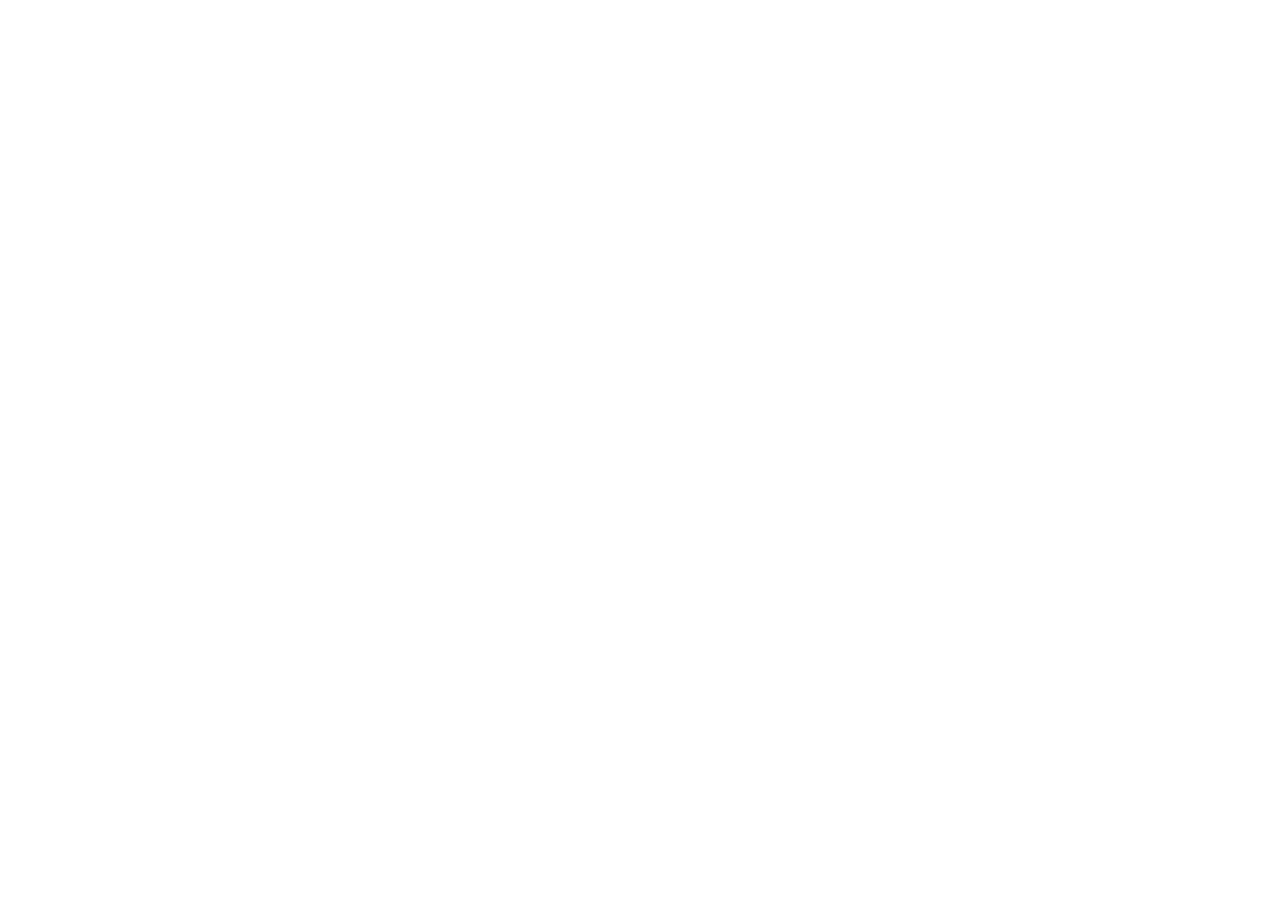
==== asar.html @ da5633ae "Add files via upload" ====
<!doctype html>
<html lang="uz">
<head>
  <meta charset="utf-8">
  <meta name="viewport" content="width=device-width, initial-scale=1">
  <link rel="preconnect" href="https://fonts.googleapis.com">
  <link rel="preconnect" href="https://fonts.gstatic.com" crossorigin>
  <link href="https://fonts.googleapis.com/css2?family=Source+Serif+4:ital,opsz,wght@0,8..60,400;0,8..60,600;1,8..60,400&family=Golos+Text:wght@400;500;600&display=swap" rel="stylesheet">
  <link rel="stylesheet" href="css/style.css">
  <link rel="icon" href="data:image/svg+xml,%3Csvg xmlns=%27http://www.w3.org/2000/svg%27 viewBox=%270 0 32 32%27%3E%3Crect width=%2732%27 height=%2732%27 rx=%276%27 fill=%27%231d1a14%27/%3E%3Ctext x=%2716%27 y=%2723%27 font-family=%27Georgia,serif%27 font-size=%2720%27 font-weight=%27700%27 fill=%27%23f6f0e4%27 text-anchor=%27middle%27%3EM%3C/text%3E%3C/svg%3E">
  <script>document.documentElement.classList.add('js')</script>
  <title data-i18n="title.shaxslar">MEROS</title>
  <meta name="description" content="">
</head>
<body data-page="asar">
  <header id="site-header"></header>
  <main>
    <div class="wrap">
      <nav class="crumbs" id="crumbs"></nav>
      <div class="reader-head load-in" id="reader-head"></div>
      <div class="reader-wrap">
        <div>
          <div class="reader-summary rv" id="reader-summary"></div>
          <div id="reader-body"></div>
        </div>
        <aside class="reader-side" id="reader-side"></aside>
      </div>
    </div>
  </main>
  <footer id="site-footer"></footer>
  <script src="js/data.js"></script>
  <script src="js/i18n.js"></script>
  <script src="js/people-ru.js"></script>
  <script src="js/people-en.js"></script>
  <script src="js/works.js"></script>
  <script src="js/audio.js"></script>
  <script src="js/app.js"></script>
</body>
</html>
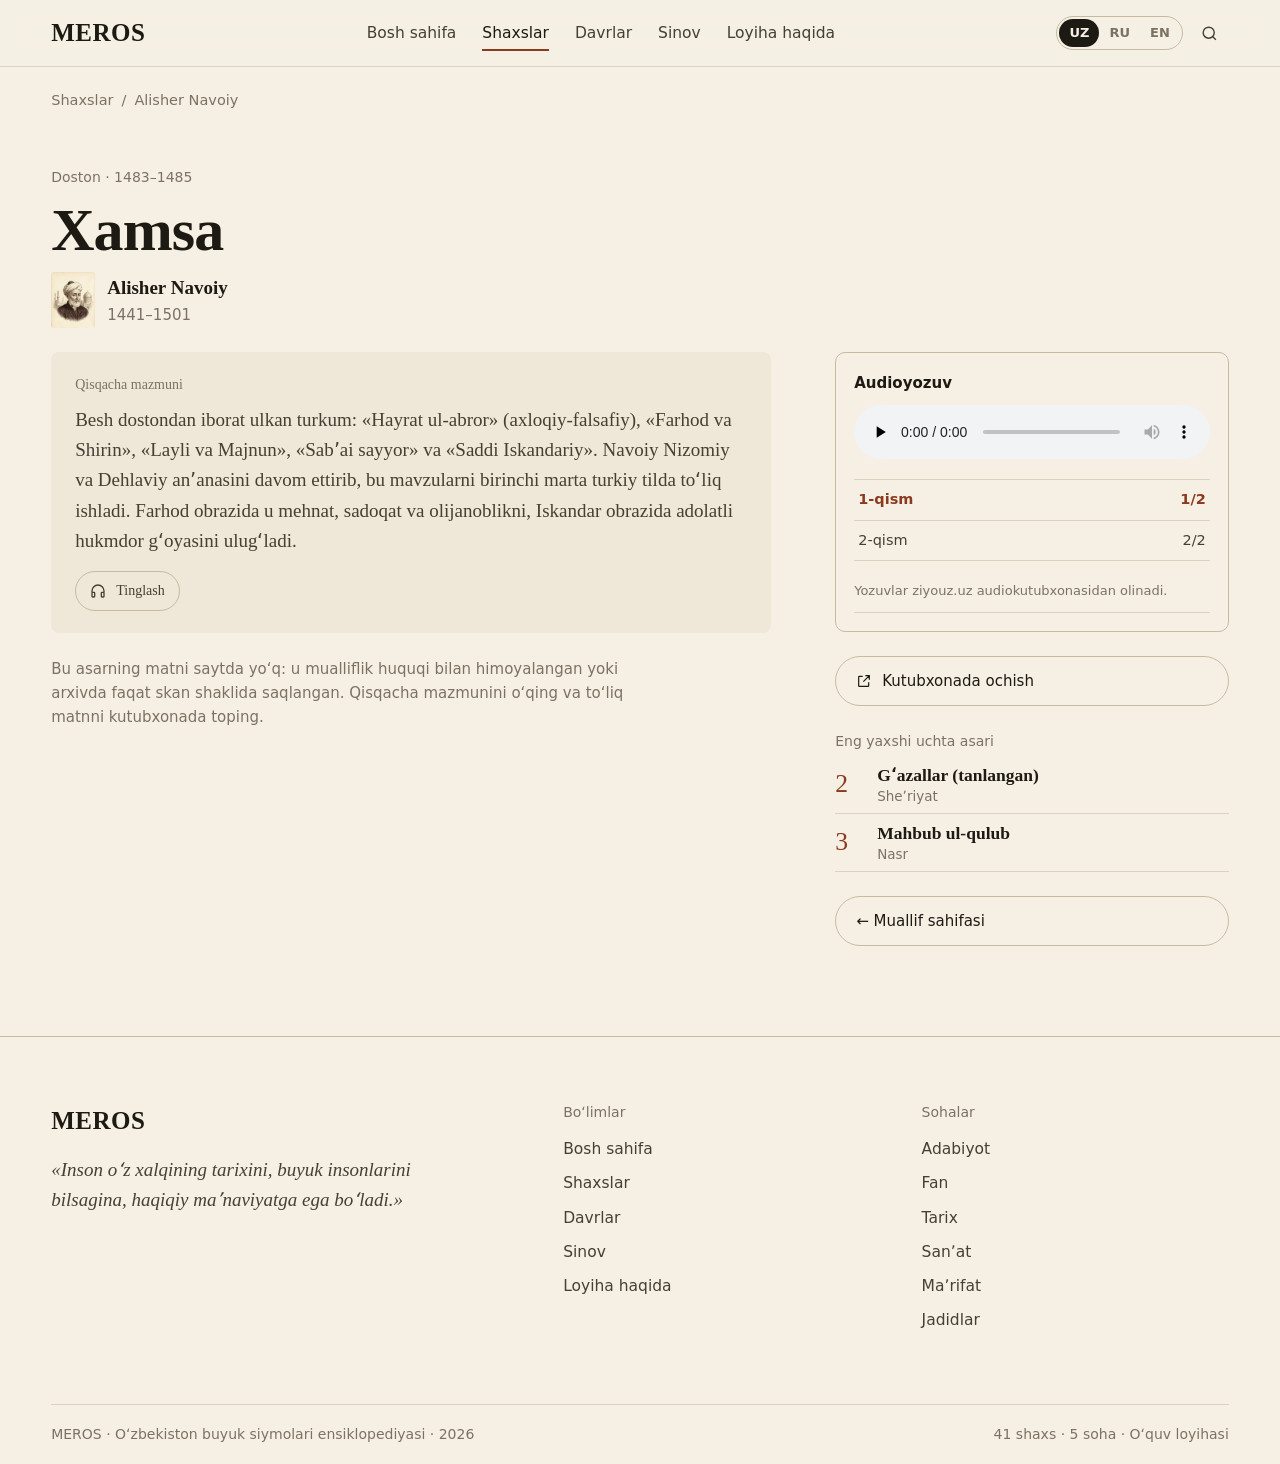
==== commit 8e18123c: "Add files via upload" ====
--- a/asar.html
+++ b/asar.html
@@ -28,12 +28,18 @@
     </div>
   </main>
   <footer id="site-footer"></footer>
-  <script src="js/data.js"></script>
-  <script src="js/i18n.js"></script>
-  <script src="js/people-ru.js"></script>
-  <script src="js/people-en.js"></script>
-  <script src="js/works.js"></script>
-  <script src="js/audio.js"></script>
-  <script src="js/app.js"></script>
+  <script>
+  (function () {
+    var l = new URLSearchParams(location.search).get("lang");
+    if (!l) { try { l = localStorage.getItem("meros-lang"); } catch (e) {} }
+    var s = ["js/data.js", "js/i18n.js"];
+    if (l === "ru") s.push("js/people-ru.js");
+    if (l === "en") s.push("js/people-en.js");
+    s.push("js/works.js");
+    if (/(index|asar)\.html$|\/$/.test(location.pathname)) s.push("js/audio.js");
+    s.push("js/app.js");
+    s.forEach(function (src) { var e = document.createElement("script"); e.src = src; e.async = false; document.body.appendChild(e); });
+  })();
+  </script>
 </body>
 </html>
--- a/css/style.css
+++ b/css/style.css
@@ -0,0 +1,562 @@
+/* MEROS — dizayn tizimi. Qogʻoz, siyoh, gravyura. */
+:root {
+  --paper: #f6f0e4;
+  --paper-2: #efe7d7;
+  --paper-3: #e6dcc8;
+  --ink: #1d1a14;
+  --ink-2: #463f33;
+  --mute: #7b7263;
+  --rule: #ddd2bd;
+  --rule-2: #c8baa0;
+  --accent: #8a3b1f;      /* terrakota — faqat urgʻu uchun */
+  --accent-2: #b0512c;
+  --lapis: #274a7a;
+  --f-adabiyot: #8a3b1f; --f-fan: #2f6a67; --f-tarix: #6b4a8a; --f-sanat: #a7792b; --f-marifat: #274a7a;
+  --serif: "Source Serif 4", "Iowan Old Style", Georgia, serif;
+  --sans: "Golos Text", "Segoe UI", system-ui, sans-serif;
+  --gutter: clamp(16px, 4vw, 56px);
+  --max: 1280px;
+  --ease: cubic-bezier(.22,.7,.2,1);
+}
+@media (prefers-color-scheme: dark) {
+  :root:not([data-theme="light"]) {
+    --paper: #16140f; --paper-2: #1e1b15; --paper-3: #29251d;
+    --ink: #eee7d8; --ink-2: #cdc4b2; --mute: #958b7a; --rule: #332e25; --rule-2: #4a4336;
+    --accent: #e0875f; --accent-2: #f0a07b; --lapis: #9dbbe8;
+    --f-adabiyot: #e0875f; --f-fan: #74b8b3; --f-tarix: #b79ad6; --f-sanat: #d8ad5e; --f-marifat: #9dbbe8;
+  }
+}
+:root[data-theme="dark"] {
+  --paper: #16140f; --paper-2: #1e1b15; --paper-3: #29251d;
+  --ink: #eee7d8; --ink-2: #cdc4b2; --mute: #958b7a; --rule: #332e25; --rule-2: #4a4336;
+  --accent: #e0875f; --accent-2: #f0a07b; --lapis: #9dbbe8;
+}
+*, *::before, *::after { box-sizing: border-box; }
+html { -webkit-text-size-adjust: 100%; }
+body { margin: 0; background: var(--paper); color: var(--ink); font-family: var(--sans); font-size: 17px; line-height: 1.6; -webkit-font-smoothing: antialiased; text-rendering: optimizeLegibility; }
+img { max-width: 100%; display: block; }
+a { color: inherit; text-decoration: none; }
+a:focus-visible, button:focus-visible, input:focus-visible, select:focus-visible { outline: 2px solid var(--accent); outline-offset: 3px; }
+button { font: inherit; color: inherit; background: none; border: 0; padding: 0; cursor: pointer; }
+h1, h2, h3, h4 { margin: 0; font-weight: 600; }
+p { margin: 0; }
+ul, ol { margin: 0; padding: 0; list-style: none; }
+::selection { background: var(--accent); color: var(--paper); }
+
+/* Tipografika */
+.serif { font-family: var(--serif); }
+.label { font-size: 14px; color: var(--mute); font-weight: 500; }
+.mono { font-size: 14px; color: var(--mute); font-variant-numeric: tabular-nums; }
+.display { font-family: var(--serif); font-size: clamp(40px, 5.6vw, 76px); line-height: 1.06; letter-spacing: -.015em; font-weight: 600; text-wrap: balance; }
+.h2 { font-family: var(--serif); font-size: clamp(28px, 3.2vw, 42px); line-height: 1.12; letter-spacing: -.01em; text-wrap: balance; }
+.h3 { font-family: var(--serif); font-size: clamp(21px, 2vw, 26px); line-height: 1.2; }
+.lede { font-family: var(--serif); font-size: clamp(19px, 1.5vw, 22px); line-height: 1.5; color: var(--ink-2); text-wrap: pretty; }
+.prose { font-family: var(--serif); font-size: clamp(18px, 1.3vw, 20px); line-height: 1.68; }
+.prose p + p { margin-top: 1em; }
+.small { font-size: 15px; color: var(--mute); }
+.link { color: var(--accent); border-bottom: 1px solid color-mix(in srgb, var(--accent) 35%, transparent); transition: border-color .2s; }
+.link:hover { border-color: var(--accent); }
+.num { font-variant-numeric: tabular-nums lining-nums; }
+
+/* Layout */
+.wrap { max-width: var(--max); margin: 0 auto; padding: 0 var(--gutter); }
+.section { padding: clamp(56px, 7vw, 104px) 0; }
+.section + .section { border-top: 1px solid var(--rule); }
+.section-head { display: flex; align-items: baseline; justify-content: space-between; gap: 24px; margin-bottom: clamp(24px, 3vw, 44px); flex-wrap: wrap; }
+.section-head p { max-width: 56ch; color: var(--ink-2); margin-top: 8px; }
+.grid { display: grid; gap: clamp(20px, 3vw, 40px); }
+.g-3 { grid-template-columns: repeat(3, 1fr); }
+.g-4 { grid-template-columns: repeat(4, 1fr); }
+@media (max-width: 1024px) { .g-4 { grid-template-columns: repeat(3, 1fr); } }
+@media (max-width: 760px) { .g-3, .g-4 { grid-template-columns: 1fr 1fr; } }
+@media (max-width: 460px) { .g-3, .g-4 { grid-template-columns: 1fr; } }
+
+/* Header */
+.site-header { position: sticky; top: 0; z-index: 50; background: color-mix(in srgb, var(--paper) 90%, transparent); backdrop-filter: blur(12px); -webkit-backdrop-filter: blur(12px); border-bottom: 1px solid var(--rule); }
+.site-header .wrap { display: grid; grid-template-columns: auto 1fr auto; align-items: center; gap: 28px; height: 66px; }
+.brand-mark { font-family: var(--serif); font-size: 25px; font-weight: 600; letter-spacing: .02em; }
+.nav { display: flex; gap: 26px; justify-content: center; }
+.nav a { font-size: 15.5px; color: var(--ink-2); padding: 6px 0; position: relative; }
+.nav a::after { content: ""; position: absolute; left: 0; right: 100%; bottom: 0; height: 2px; background: var(--accent); transition: right .35s var(--ease); }
+.nav a:hover::after, .nav a[aria-current="page"]::after { right: 0; }
+.nav a[aria-current="page"] { color: var(--ink); }
+.header-tools { display: flex; align-items: center; gap: 8px; }
+.lang { display: inline-flex; border: 1px solid var(--rule-2); border-radius: 999px; padding: 2px; }
+.lang button { padding: 4px 10px; font-size: 13px; font-weight: 600; color: var(--mute); border-radius: 999px; transition: background .2s, color .2s; }
+.lang button[aria-pressed="true"] { background: var(--ink); color: var(--paper); }
+.icon-btn { width: 38px; height: 38px; display: grid; place-items: center; border-radius: 999px; color: var(--ink-2); transition: background .2s; }
+.icon-btn:hover { background: var(--paper-2); }
+.icon-btn svg { width: 19px; height: 19px; }
+.nav-toggle { display: none; }
+@media (max-width: 900px) {
+  .site-header .wrap { grid-template-columns: 1fr auto; }
+  .nav { display: none; }
+  .nav-toggle { display: grid; }
+  .nav.open { display: flex; flex-direction: column; gap: 0; position: absolute; left: 0; right: 0; top: 66px; background: var(--paper); border-bottom: 1px solid var(--rule); padding: 6px var(--gutter) 14px; animation: drop .3s var(--ease); }
+  .nav.open a { padding: 13px 0; border-bottom: 1px solid var(--rule); font-size: 18px; font-family: var(--serif); }
+  .nav.open a::after { display: none; }
+}
+@keyframes drop { from { opacity: 0; transform: translateY(-8px); } }
+
+/* Buttons */
+.btn { display: inline-flex; align-items: center; gap: 10px; padding: 12px 20px; border-radius: 999px; border: 1px solid var(--ink); font-size: 15px; font-weight: 500; transition: background .2s, color .2s, transform .2s; }
+.btn:hover { background: var(--ink); color: var(--paper); }
+.btn:active { transform: scale(.98); }
+.btn-primary { background: var(--ink); color: var(--paper); }
+.btn-primary:hover { background: var(--accent); border-color: var(--accent); }
+.btn-ghost { border-color: var(--rule-2); }
+.btn-ghost:hover { border-color: var(--ink); background: transparent; color: var(--ink); }
+.btn-sm { padding: 8px 14px; font-size: 14px; }
+.btn svg { width: 16px; height: 16px; }
+
+/* Portrait (gravyura) */
+.portrait { position: relative; overflow: hidden; background: #efe6d3; aspect-ratio: 3 / 4; border-radius: 4px; }
+.portrait img { width: 100%; height: 100%; object-fit: cover; transition: transform 1.2s var(--ease); }
+.card:hover .portrait img { transform: scale(1.035); }
+.monogram { position: absolute; inset: 0; display: grid; place-items: center; background: #efe6d3; color: #5b4630; }
+.monogram::before { content: ""; position: absolute; inset: 12px; border: 1px solid #cdbb9a; border-radius: 2px; }
+.monogram b { font-family: var(--serif); font-weight: 400; font-size: clamp(56px, 9vw, 110px); line-height: 1; letter-spacing: -.02em; }
+.monogram span { position: absolute; bottom: 22px; left: 0; right: 0; text-align: center; font-size: 14px; color: #8a7657; }
+.thumb { overflow: hidden; background: #efe6d3; position: relative; border-radius: 3px; }
+.thumb img { width: 100%; height: 100%; object-fit: cover; object-position: 50% 22%; }
+.thumb .monogram b { font-size: 20px; }
+.thumb .monogram::before { inset: 3px; }
+.thumb .monogram span { display: none; }
+
+/* Card */
+.card { display: block; }
+.card .portrait { margin-bottom: 14px; }
+.card-name { font-family: var(--serif); font-size: clamp(20px, 1.6vw, 23px); line-height: 1.2; font-weight: 600; }
+.card-meta { margin-top: 4px; font-size: 14.5px; color: var(--mute); display: flex; gap: 8px; flex-wrap: wrap; }
+.card-meta .dot::before { content: "·"; margin-right: 8px; }
+.card-role { margin-top: 6px; font-size: 15px; color: var(--ink-2); line-height: 1.45; }
+.tag { display: inline-flex; align-items: center; gap: 6px; font-size: 13px; font-weight: 500; color: var(--ink-2); }
+.tag i { width: 8px; height: 8px; border-radius: 50%; background: var(--f, var(--accent)); display: inline-block; }
+
+/* Rows */
+.rows { border-top: 1px solid var(--rule-2); }
+.row { display: grid; grid-template-columns: 60px 1fr auto; gap: 18px; align-items: center; padding: 14px 0; border-bottom: 1px solid var(--rule); transition: background .2s; }
+.row:hover { background: var(--paper-2); }
+.row .thumb { width: 60px; height: 76px; }
+.row-name { font-family: var(--serif); font-size: 21px; font-weight: 600; line-height: 1.2; }
+.row-sub { font-size: 15px; color: var(--ink-2); margin-top: 2px; }
+.row-years { font-size: 15px; color: var(--mute); white-space: nowrap; font-variant-numeric: tabular-nums; }
+@media (max-width: 560px) { .row { grid-template-columns: 52px 1fr; } .row .thumb { width: 52px; height: 66px; } .row-years { grid-column: 2; } }
+
+/* Hero */
+.hero .wrap { display: grid; grid-template-columns: 7fr 4fr; gap: clamp(28px, 5vw, 72px); padding-top: clamp(40px, 6vw, 88px); padding-bottom: clamp(48px, 6vw, 88px); align-items: center; }
+.hero .display { margin: 12px 0 22px; max-width: 15ch; }
+.hero .lede { max-width: 50ch; margin-bottom: 30px; }
+.hero-search { display: flex; max-width: 580px; border: 1px solid var(--rule-2); border-radius: 999px; background: color-mix(in srgb, var(--paper) 60%, white); padding: 5px; transition: border-color .2s, box-shadow .2s; }
+.hero-search:focus-within { border-color: var(--ink); box-shadow: 0 0 0 4px color-mix(in srgb, var(--accent) 12%, transparent); }
+.hero-search input { flex: 1; border: 0; background: transparent; padding: 10px 16px; font: inherit; font-size: 16px; color: var(--ink); min-width: 0; outline: none; }
+.hero-search button { padding: 0 20px; background: var(--ink); color: var(--paper); border-radius: 999px; font-weight: 500; font-size: 15px; }
+.hero-search button:hover { background: var(--accent); }
+.hero-feature .portrait { box-shadow: 0 30px 60px -30px rgba(60,40,20,.35); }
+.feature-cap { margin-top: 16px; }
+.feature-cap .name { font-family: var(--serif); font-size: 24px; font-weight: 600; }
+.feature-cap .sub { color: var(--ink-2); font-size: 15px; margin-top: 2px; }
+@media (max-width: 900px) { .hero .wrap { grid-template-columns: 1fr; } .hero-feature { max-width: 380px; } }
+
+/* Field index */
+.fields { display: grid; grid-template-columns: repeat(5, 1fr); border-top: 1px solid var(--rule-2); }
+.field-item { padding: 22px 20px 24px 0; border-right: 1px solid var(--rule); transition: background .25s; position: relative; }
+.field-item + .field-item { padding-left: 20px; }
+.field-item:last-child { border-right: 0; }
+.field-item:hover { background: var(--paper-2); }
+.field-item .fname { font-family: var(--serif); font-size: 24px; font-weight: 600; }
+.field-item .fdesc { font-size: 14.5px; color: var(--ink-2); margin-top: 6px; line-height: 1.45; }
+.field-item .fcount { margin-top: 14px; font-size: 14px; color: var(--mute); }
+.field-item::before { content: ""; position: absolute; left: 0; top: -1px; height: 2px; width: 0; background: var(--f); transition: width .5s var(--ease); }
+.field-item + .field-item::before { left: 20px; }
+.field-item:hover::before { width: 48px; }
+@media (max-width: 1000px) { .fields { grid-template-columns: 1fr 1fr; } .field-item, .field-item + .field-item { padding: 20px 16px 20px 0; border-right: 0; border-bottom: 1px solid var(--rule); } .field-item + .field-item::before { left: 0; } }
+
+/* Jadids band */
+.jadid-band { background: var(--paper-2); }
+.jadid-strip { display: grid; grid-auto-flow: column; grid-auto-columns: minmax(170px, 1fr); gap: 20px; overflow-x: auto; padding-bottom: 8px; scroll-snap-type: x mandatory; scrollbar-width: thin; }
+.jadid-strip .card { scroll-snap-align: start; }
+
+/* Listen band */
+.listen { display: grid; grid-template-columns: 1fr 1fr; gap: clamp(24px, 4vw, 56px); align-items: center; }
+.listen-list { border-top: 1px solid var(--rule-2); }
+.listen-item { display: grid; grid-template-columns: 44px 1fr auto; gap: 16px; align-items: center; padding: 14px 0; border-bottom: 1px solid var(--rule); }
+.listen-item .play { width: 44px; height: 44px; border-radius: 50%; border: 1px solid var(--rule-2); display: grid; place-items: center; transition: background .2s, border-color .2s; }
+.listen-item:hover .play { background: var(--ink); color: var(--paper); border-color: var(--ink); }
+.listen-item .play svg { width: 16px; height: 16px; }
+.listen-item .t { font-family: var(--serif); font-size: 19px; font-weight: 600; line-height: 1.2; }
+.listen-item .a { font-size: 14.5px; color: var(--mute); }
+@media (max-width: 800px) { .listen { grid-template-columns: 1fr; } }
+
+/* Centuries strip */
+.centuries { display: grid; grid-template-columns: repeat(13, 1fr); border-top: 1px solid var(--rule-2); }
+.century { padding: 16px 8px 18px 0; border-right: 1px solid var(--rule); min-height: 130px; }
+.century:last-child { border-right: 0; }
+.century .c { font-family: var(--serif); font-size: 20px; font-weight: 600; }
+.century .n { font-size: 13px; color: var(--mute); }
+.century ul { margin-top: 10px; display: flex; flex-direction: column; gap: 4px; }
+.century li a { font-size: 13px; color: var(--ink-2); line-height: 1.3; display: block; }
+.century li a:hover { color: var(--accent); }
+.century.empty .c { color: var(--rule-2); }
+@media (max-width: 1100px) { .centuries { grid-template-columns: repeat(7, 1fr); } .century { border-bottom: 1px solid var(--rule); } }
+@media (max-width: 640px) { .centuries { grid-template-columns: repeat(4, 1fr); } }
+
+/* Footer */
+.site-footer { border-top: 1px solid var(--rule-2); margin-top: clamp(56px, 7vw, 104px); }
+.site-footer .top { padding: clamp(40px, 5vw, 64px) 0; display: grid; grid-template-columns: 1.5fr 1fr 1fr; gap: var(--gutter); }
+.site-footer .fq { margin-top: 14px; font-family: var(--serif); font-style: italic; font-size: 19px; color: var(--ink-2); max-width: 42ch; }
+.site-footer h4 { font-size: 14px; color: var(--mute); font-weight: 500; margin-bottom: 12px; }
+.site-footer li { margin-bottom: 7px; }
+.site-footer li a { color: var(--ink-2); font-size: 15.5px; }
+.site-footer li a:hover { color: var(--accent); }
+.site-footer .bottom { border-top: 1px solid var(--rule); padding: 18px 0; display: flex; justify-content: space-between; gap: 16px; flex-wrap: wrap; font-size: 14px; color: var(--mute); }
+@media (max-width: 760px) { .site-footer .top { grid-template-columns: 1fr; } }
+
+/* Catalog */
+.page-head { padding: clamp(36px, 5vw, 72px) 0 clamp(20px, 3vw, 36px); }
+.page-head .display { font-size: clamp(38px, 5vw, 64px); margin: 0 0 14px; }
+.page-head .lede { max-width: 60ch; }
+.toolbar { position: sticky; top: 66px; z-index: 30; background: color-mix(in srgb, var(--paper) 94%, transparent); backdrop-filter: blur(8px); border-bottom: 1px solid var(--rule); display: grid; grid-template-columns: 1fr auto; gap: 14px; align-items: center; padding: 12px 0; }
+.chips { display: flex; gap: 6px; flex-wrap: wrap; }
+.chip { padding: 7px 14px; border: 1px solid var(--rule-2); border-radius: 999px; font-size: 14.5px; color: var(--ink-2); transition: all .2s var(--ease); }
+.chip:hover { border-color: var(--ink); color: var(--ink); }
+.chip[aria-pressed="true"] { background: var(--ink); color: var(--paper); border-color: var(--ink); }
+.tools { display: flex; gap: 8px; align-items: center; flex-wrap: wrap; }
+.field { display: inline-flex; align-items: center; gap: 8px; border: 1px solid var(--rule-2); border-radius: 999px; padding: 0 12px; height: 38px; }
+.field input, .field select { border: 0; background: transparent; font: inherit; font-size: 14.5px; color: var(--ink); height: 100%; min-width: 0; outline: none; }
+.field select { appearance: none; -webkit-appearance: none; cursor: pointer; padding-right: 2px; }
+.field svg { width: 15px; height: 15px; color: var(--mute); flex: none; }
+.seg { display: inline-flex; border: 1px solid var(--rule-2); border-radius: 999px; padding: 2px; }
+.seg button { width: 34px; height: 32px; display: grid; place-items: center; color: var(--mute); border-radius: 999px; }
+.seg button[aria-pressed="true"] { background: var(--ink); color: var(--paper); }
+.seg svg { width: 16px; height: 16px; }
+.results-meta { display: flex; justify-content: space-between; align-items: baseline; padding: 20px 0; gap: 12px; flex-wrap: wrap; }
+.empty { padding: 64px 0; text-align: center; color: var(--mute); font-family: var(--serif); font-size: 22px; }
+@media (max-width: 900px) { .toolbar { grid-template-columns: 1fr; } .chips { overflow-x: auto; flex-wrap: nowrap; scrollbar-width: none; } .chips::-webkit-scrollbar { display: none; } .chip { white-space: nowrap; } }
+
+/* Person */
+main:has(> .region-bg) { position: relative; }
+.region-bg { position: absolute; top: 0; left: 0; right: 0; height: clamp(440px, 78vh, 780px); z-index: 0; pointer-events: none; overflow: hidden; -webkit-mask-image: linear-gradient(to right, transparent 0, #000 12%, #000 88%, transparent 100%); mask-image: linear-gradient(to right, transparent 0, #000 12%, #000 88%, transparent 100%); }
+.region-bg img { width: 100%; height: 100%; object-fit: cover; object-position: center 55%; opacity: 0; transition: opacity 1.2s var(--ease); -webkit-mask-image: linear-gradient(to bottom, #000 0%, rgba(0,0,0,.85) 45%, transparent 100%); mask-image: linear-gradient(to bottom, #000 0%, rgba(0,0,0,.85) 45%, transparent 100%); }
+.region-bg.on img { opacity: .4; }
+.region-bg ~ .wrap { position: relative; z-index: 1; }
+@media (prefers-color-scheme: dark) { :root:not([data-theme="light"]) .region-bg img { filter: invert(1) sepia(.35) brightness(.9); } :root:not([data-theme="light"]) .region-bg.on img { opacity: .16; } }
+:root[data-theme="dark"] .region-bg img { filter: invert(1) sepia(.35) brightness(.9); }
+:root[data-theme="dark"] .region-bg.on img { opacity: .16; }
+@media (max-width: 760px) { .region-bg { height: 520px; } .region-bg img { object-position: 60% 40%; } .region-bg.on img { opacity: .28; } }
+@media print { .region-bg { display: none; } }
+.crumbs { display: flex; gap: 8px; align-items: center; padding-top: 22px; flex-wrap: wrap; font-size: 14.5px; color: var(--mute); }
+.crumbs a:hover { color: var(--accent); }
+.person-head { display: grid; grid-template-columns: 4fr 7fr; gap: clamp(28px, 5vw, 72px); align-items: end; padding: clamp(24px, 4vw, 48px) 0 clamp(28px, 4vw, 48px); }
+.person-head .portrait { max-width: 460px; box-shadow: 0 30px 60px -32px rgba(60,40,20,.4); }
+.photo-cap { margin-top: 10px; font-size: 14px; color: var(--mute); display: flex; gap: 12px; flex-wrap: wrap; }
+.photo-cap button { color: var(--accent); border-bottom: 1px solid color-mix(in srgb, var(--accent) 35%, transparent); }
+.person-head .display { font-size: clamp(38px, 5vw, 68px); margin: 10px 0 8px; }
+.person-role { font-family: var(--serif); font-size: clamp(19px, 1.6vw, 23px); color: var(--ink-2); font-style: italic; }
+.person-dates { margin-top: 22px; display: flex; gap: 32px; flex-wrap: wrap; border-top: 1px solid var(--rule-2); padding-top: 16px; }
+.person-dates small { display: block; font-size: 14px; color: var(--mute); }
+.person-dates b { display: block; font-family: var(--serif); font-size: 21px; font-weight: 600; margin: 2px 0; }
+.person-head .lede { margin-top: 24px; }
+@media (max-width: 900px) { .person-head { grid-template-columns: 1fr; } .person-head .portrait { max-width: 340px; } }
+
+/* Life path (journey) */
+.journey { padding: clamp(40px, 5vw, 72px) 0; border-top: 1px solid var(--rule); }
+.journey-ends { display: grid; grid-template-columns: 1fr 1fr; gap: 24px; margin-top: 26px; }
+.journey-end { padding: 20px 22px; border-radius: 6px; background: var(--paper-2); }
+.journey-end:last-child { background: var(--ink); color: var(--paper); }
+.journey-end small { display: block; font-size: 14px; opacity: .7; margin-bottom: 6px; }
+.journey-end p { font-family: var(--serif); font-size: clamp(18px, 1.6vw, 22px); line-height: 1.35; font-weight: 600; }
+.jline { position: relative; margin: 36px 0 8px; height: 150px; }
+.jline svg { position: absolute; inset: 0; width: 100%; height: 100%; overflow: visible; }
+.jline .track { stroke: var(--rule-2); stroke-width: 1; }
+.jline .path { stroke: var(--accent); stroke-width: 3; stroke-linecap: round; fill: none; stroke-dasharray: 1; stroke-dashoffset: 1; }
+.jline.in .path { animation: draw 2.2s var(--ease) forwards; }
+@keyframes draw { to { stroke-dashoffset: 0; } }
+.jdot { position: absolute; top: 50%; transform: translate(-50%, -50%) scale(0); width: 14px; height: 14px; border-radius: 50%; background: var(--paper); border: 3px solid var(--accent); transition: transform .45s var(--ease); cursor: default; }
+.jline.in .jdot { transform: translate(-50%, -50%) scale(1); }
+.jdot.end { width: 20px; height: 20px; background: var(--accent); }
+.jlabel { position: absolute; width: 150px; font-size: 13.5px; line-height: 1.3; color: var(--ink-2); opacity: 0; transition: opacity .5s var(--ease), transform .5s var(--ease); }
+.jlabel b { display: block; font-family: var(--serif); font-size: 18px; color: var(--ink); font-variant-numeric: lining-nums; }
+.jlabel.up { bottom: calc(50% + 16px); transform: translate(-50%, 8px); text-align: center; }
+.jlabel.down { top: calc(50% + 16px); transform: translate(-50%, -8px); text-align: center; }
+.jline.in .jlabel { opacity: 1; transform: translate(-50%, 0); }
+.jlist { display: none; }
+@media (max-width: 760px) {
+  .journey-ends { grid-template-columns: 1fr; }
+  .jline { display: none; }
+  .jlist { display: block; border-left: 3px solid var(--accent); margin: 26px 0 0 8px; padding-left: 20px; }
+  .jlist li { position: relative; padding: 8px 0; }
+  .jlist li::before { content: ""; position: absolute; left: -29px; top: 15px; width: 12px; height: 12px; border-radius: 50%; background: var(--paper); border: 3px solid var(--accent); }
+  .jlist b { font-family: var(--serif); font-size: 18px; margin-right: 8px; }
+}
+
+/* Top works */
+.top-works { padding: clamp(40px, 5vw, 72px) 0; border-top: 1px solid var(--rule); }
+.tw-grid { display: grid; grid-template-columns: repeat(3, 1fr); gap: 20px; }
+.tw { display: flex; flex-direction: column; padding: 24px; border: 1px solid var(--rule-2); border-radius: 8px; background: color-mix(in srgb, var(--paper) 70%, white); transition: transform .35s var(--ease), box-shadow .35s var(--ease), border-color .35s; }
+.tw:hover { transform: translateY(-4px); box-shadow: 0 22px 40px -28px rgba(60,40,20,.45); border-color: var(--ink); }
+.tw .kind { font-size: 13.5px; color: var(--mute); display: flex; gap: 8px; align-items: center; }
+.tw .kind .n { font-family: var(--serif); font-size: 28px; color: var(--accent); font-weight: 600; margin-right: 6px; line-height: 1; }
+.tw h3 { font-family: var(--serif); font-size: 23px; line-height: 1.2; margin: 14px 0 10px; }
+.tw p { font-size: 15.5px; color: var(--ink-2); line-height: 1.55; flex: 1; display: -webkit-box; -webkit-line-clamp: 6; -webkit-box-orient: vertical; overflow: hidden; }
+.tw .acts { margin-top: 18px; display: flex; gap: 8px; flex-wrap: wrap; }
+.badge { display: inline-flex; align-items: center; gap: 5px; font-size: 12.5px; font-weight: 600; padding: 3px 9px; border-radius: 999px; background: var(--paper-3); color: var(--ink-2); }
+.badge svg { width: 12px; height: 12px; }
+@media (max-width: 900px) { .tw-grid { grid-template-columns: 1fr; } }
+@media (prefers-color-scheme: dark) { :root:not([data-theme="light"]) .tw { background: var(--paper-2); } }
+
+/* Person body */
+.person-body { display: grid; grid-template-columns: 7fr 4fr; gap: clamp(28px, 5vw, 72px); align-items: start; padding: clamp(40px, 5vw, 72px) 0; border-top: 1px solid var(--rule); }
+.person-main > * + * { margin-top: clamp(40px, 5vw, 64px); }
+.block-title { display: flex; align-items: baseline; justify-content: space-between; gap: 14px; margin-bottom: 18px; }
+.block-title .h3 { font-size: clamp(23px, 2.2vw, 30px); }
+.quote { border-left: 3px solid var(--accent); padding: 4px 0 4px 22px; }
+.quote blockquote { margin: 0; font-family: var(--serif); font-style: italic; font-size: clamp(22px, 2.4vw, 30px); line-height: 1.3; text-wrap: balance; }
+.quote cite { display: block; margin-top: 10px; font-style: normal; font-size: 14.5px; color: var(--mute); }
+.tl { display: grid; grid-template-columns: 76px 1fr; gap: 18px; padding: 11px 0; border-bottom: 1px solid var(--rule); align-items: baseline; }
+.tl .y { font-family: var(--serif); font-size: 21px; font-weight: 600; font-variant-numeric: lining-nums; }
+.tl .y.approx::before { content: "≈"; color: var(--mute); font-size: 15px; margin-right: 2px; }
+.tl .t { font-size: 16px; color: var(--ink-2); }
+.work { display: grid; grid-template-columns: 1fr auto; gap: 2px 20px; padding: 12px 0; border-bottom: 1px solid var(--rule); }
+.work .wt { font-family: var(--serif); font-size: 19px; font-weight: 600; }
+.work .wn { font-size: 15px; color: var(--ink-2); grid-column: 1; }
+.work .wy { grid-column: 2; grid-row: 1 / span 2; font-size: 14.5px; color: var(--mute); white-space: nowrap; }
+.keypoints { background: var(--paper-2); border-radius: 8px; padding: 24px 26px; }
+.keypoints ol { counter-reset: kp; display: grid; gap: 12px; margin-top: 12px; }
+.keypoints li { counter-increment: kp; display: grid; grid-template-columns: 28px 1fr; gap: 8px; font-family: var(--serif); font-size: 19px; line-height: 1.35; }
+.keypoints li::before { content: counter(kp) "."; color: var(--accent); font-weight: 600; }
+.person-side { position: sticky; top: 90px; display: grid; gap: 30px; }
+.fact { display: grid; grid-template-columns: 118px 1fr; gap: 12px; padding: 11px 0; border-bottom: 1px solid var(--rule); font-size: 15px; }
+.fact .k { color: var(--mute); }
+.fact .v a { color: var(--accent); }
+.rel { display: grid; grid-template-columns: 46px 1fr; gap: 14px; align-items: center; padding: 9px 0; border-bottom: 1px solid var(--rule); }
+.rel .thumb { width: 46px; height: 58px; }
+.rel .n { font-family: var(--serif); font-size: 17.5px; font-weight: 600; line-height: 1.2; }
+.rel .n small { display: block; font-family: var(--sans); font-weight: 400; font-size: 13.5px; color: var(--mute); margin-top: 2px; }
+.rel:hover .n { color: var(--accent); }
+.side-actions { display: grid; gap: 8px; }
+.pager { border-top: 1px solid var(--rule-2); display: grid; grid-template-columns: 1fr 1fr; }
+.pager a { padding: 24px 0; display: grid; gap: 4px; }
+.pager a + a { text-align: right; border-left: 1px solid var(--rule); padding-left: 24px; }
+.pager .n { font-family: var(--serif); font-size: clamp(20px, 2.2vw, 27px); font-weight: 600; }
+.pager a:hover .n { color: var(--accent); }
+@media (max-width: 900px) { .person-body { grid-template-columns: 1fr; } .person-side { position: static; } }
+
+/* Reader */
+.reader-head { padding: clamp(30px, 4vw, 60px) 0 24px; max-width: 760px; }
+.reader-head .display { font-size: clamp(36px, 5vw, 60px); margin: 8px 0 10px; }
+.reader-head .by { display: flex; align-items: center; gap: 12px; }
+.reader-head .by .thumb { width: 44px; height: 56px; }
+.reader-head .by a { font-family: var(--serif); font-size: 19px; font-weight: 600; }
+.reader-wrap { display: grid; grid-template-columns: minmax(0, 720px) 1fr; gap: clamp(28px, 5vw, 72px); align-items: start; }
+.reader-summary { font-family: var(--serif); font-size: 19px; line-height: 1.6; color: var(--ink-2); padding: 22px 24px; background: var(--paper-2); border-radius: 8px; }
+.reader-tools { position: sticky; top: 66px; z-index: 20; background: color-mix(in srgb, var(--paper) 94%, transparent); backdrop-filter: blur(8px); display: flex; gap: 8px; align-items: center; justify-content: space-between; padding: 10px 0; border-bottom: 1px solid var(--rule); margin-top: 28px; flex-wrap: wrap; }
+.reader-tools .grp { display: flex; gap: 6px; align-items: center; }
+.reader-progress { height: 2px; background: var(--rule); position: sticky; top: 124px; z-index: 19; }
+.reader-progress i { display: block; height: 100%; width: 0; background: var(--accent); transition: width .2s; }
+.reader-text { font-family: var(--serif); font-size: var(--rs, 20px); line-height: 1.75; padding: 30px 0; hyphens: auto; }
+.reader-text p { margin: 0 0 .9em; text-align: left; }
+.reader-text .verse { margin: 0; }
+.reader-text .stanza { margin: 0 0 1.2em; }
+.reader-text h4 { font-family: var(--serif); font-size: 1.15em; margin: 1.8em 0 .8em; letter-spacing: .02em; }
+.reader-nav { display: flex; justify-content: space-between; align-items: center; gap: 12px; padding: 20px 0 40px; border-top: 1px solid var(--rule); }
+.reader-side { position: sticky; top: 90px; display: grid; gap: 24px; }
+.player { border: 1px solid var(--rule-2); border-radius: 10px; padding: 18px; }
+.player h4 { font-size: 15px; font-weight: 600; margin-bottom: 10px; }
+.player audio { width: 100%; }
+.player ol { margin-top: 12px; max-height: 280px; overflow: auto; border-top: 1px solid var(--rule); }
+.player li button { width: 100%; text-align: left; padding: 8px 4px; font-size: 14.5px; border-bottom: 1px solid var(--rule); display: flex; justify-content: space-between; color: var(--ink-2); }
+.player li button[aria-current="true"] { color: var(--accent); font-weight: 600; }
+.player .src { margin-top: 10px; font-size: 13px; color: var(--mute); }
+.tts { display: flex; gap: 8px; flex-wrap: wrap; }
+@media (max-width: 1000px) { .reader-wrap { grid-template-columns: 1fr; } .reader-side { position: static; order: -1; } }
+
+/* Eras */
+.span-chart { border-top: 1px solid var(--rule-2); }
+.span-axis { display: grid; grid-template-columns: 210px 1fr; padding: 10px 0 8px; border-bottom: 1px solid var(--rule); position: sticky; top: 66px; background: var(--paper); z-index: 5; }
+.span-axis .ticks { position: relative; height: 18px; }
+.span-axis .tick { position: absolute; transform: translateX(-50%); font-size: 12.5px; color: var(--mute); }
+.span-row { display: grid; grid-template-columns: 210px 1fr; align-items: center; padding: 9px 0; border-bottom: 1px solid var(--rule); transition: background .2s; }
+.span-row:hover { background: var(--paper-2); }
+.span-row .nm { font-family: var(--serif); font-size: 18px; font-weight: 600; line-height: 1.15; padding-right: 12px; }
+.span-row .nm small { display: block; font-family: var(--sans); font-weight: 400; font-size: 13px; color: var(--mute); }
+.span-row .track { position: relative; height: 22px; background-image: linear-gradient(90deg, var(--rule) 1px, transparent 1px); background-size: var(--grid, 10%) 100%; }
+.span-row .bar { position: absolute; top: 6px; height: 10px; border-radius: 5px; background: var(--f, var(--accent)); transform-origin: left; transform: scaleX(0); transition: transform 1s var(--ease); }
+.span-chart.in .bar { transform: scaleX(1); }
+.span-row .yrs { position: absolute; top: 0; font-size: 12.5px; color: var(--mute); white-space: nowrap; }
+.legend { display: flex; gap: 18px; flex-wrap: wrap; margin-top: 16px; }
+.legend span { display: inline-flex; align-items: center; gap: 8px; font-size: 14px; color: var(--ink-2); }
+.legend i { width: 18px; height: 8px; border-radius: 4px; background: var(--f); display: inline-block; }
+.era-block { padding: clamp(32px, 4vw, 56px) 0; border-top: 1px solid var(--rule); }
+.era-block .h2 { margin-bottom: 8px; }
+.era-block .lede { max-width: 60ch; margin-bottom: 24px; }
+@media (max-width: 720px) { .span-axis, .span-row { grid-template-columns: 1fr; } .span-axis { display: none; } .span-row .nm { margin-bottom: 6px; } }
+
+/* Quiz */
+.quiz { max-width: 800px; }
+.quiz-start { border: 1px solid var(--rule-2); border-radius: 10px; padding: clamp(24px, 4vw, 44px); }
+.quiz-opts { display: grid; gap: 10px; margin-top: 22px; }
+.qopt { display: grid; grid-template-columns: 34px 1fr; gap: 12px; align-items: center; text-align: left; padding: 14px 16px; border: 1px solid var(--rule-2); border-radius: 8px; font-size: 16.5px; transition: all .2s var(--ease); }
+.qopt:hover { border-color: var(--ink); transform: translateX(3px); }
+.qopt .l { font-weight: 600; color: var(--mute); }
+.qopt[data-state="right"] { border-color: var(--f-fan); background: color-mix(in srgb, var(--f-fan) 12%, transparent); }
+.qopt[data-state="wrong"] { border-color: var(--accent); background: color-mix(in srgb, var(--accent) 10%, transparent); animation: shake .35s; }
+@keyframes shake { 25% { transform: translateX(-4px); } 75% { transform: translateX(4px); } }
+.qopt[disabled] { cursor: default; }
+.qopt[disabled]:hover { transform: none; }
+.quiz-q { font-family: var(--serif); font-size: clamp(24px, 2.6vw, 32px); line-height: 1.25; margin-top: 12px; }
+.quiz-progress { height: 3px; background: var(--rule); margin: 18px 0 6px; border-radius: 2px; overflow: hidden; }
+.quiz-progress i { display: block; height: 100%; background: var(--accent); transition: width .4s var(--ease); }
+.quiz-fb { margin-top: 18px; padding-top: 18px; border-top: 1px solid var(--rule); display: flex; justify-content: space-between; gap: 16px; align-items: center; flex-wrap: wrap; animation: rise .4s var(--ease); }
+.quiz-fb p { color: var(--ink-2); font-size: 16px; max-width: 60ch; }
+.score { font-family: var(--serif); font-size: clamp(72px, 12vw, 128px); line-height: 1; font-weight: 600; }
+.score small { font-size: .35em; color: var(--mute); }
+
+/* Search modal */
+.search-modal { position: fixed; inset: 0; z-index: 100; display: none; }
+.search-modal.open { display: block; }
+.search-modal .backdrop { position: absolute; inset: 0; background: color-mix(in srgb, #000 45%, transparent); animation: fade .2s; }
+.search-panel { position: relative; max-width: 680px; margin: 9vh auto 0; background: var(--paper); border-radius: 12px; box-shadow: 0 40px 80px -30px rgba(0,0,0,.5); max-height: 78vh; display: flex; flex-direction: column; overflow: hidden; animation: rise .3s var(--ease); }
+.search-panel .in { display: flex; align-items: center; gap: 12px; padding: 0 18px; border-bottom: 1px solid var(--rule); }
+.search-panel .in svg { width: 18px; height: 18px; color: var(--mute); }
+.search-panel input { flex: 1; border: 0; background: transparent; font: inherit; font-size: 18px; padding: 18px 0; color: var(--ink); outline: none; min-width: 0; }
+.search-panel .res { overflow: auto; }
+.sres { display: grid; grid-template-columns: 40px 1fr auto; gap: 14px; align-items: center; padding: 9px 18px; }
+.sres[aria-selected="true"], .sres:hover { background: var(--paper-2); }
+.sres .thumb { width: 40px; height: 50px; }
+.sres .n { font-family: var(--serif); font-size: 18px; font-weight: 600; }
+.sres .n small { display: block; font-family: var(--sans); font-weight: 400; font-size: 13.5px; color: var(--mute); }
+.sres .y { font-size: 13.5px; color: var(--mute); }
+@media (max-width: 760px) { .search-panel { margin: 0; max-height: 100vh; height: 100vh; border-radius: 0; } }
+@keyframes fade { from { opacity: 0; } }
+@keyframes rise { from { opacity: 0; transform: translateY(12px); } }
+
+/* Archive photo modal */
+.ph-modal { position: fixed; inset: 0; z-index: 110; display: none; place-items: center; background: color-mix(in srgb, #000 70%, transparent); padding: 24px; }
+.ph-modal.open { display: grid; animation: fade .2s; }
+.ph-modal figure { margin: 0; max-width: 520px; background: var(--paper); border-radius: 10px; padding: 14px; animation: rise .3s var(--ease); }
+.ph-modal img { max-height: 70vh; margin: 0 auto; border-radius: 4px; }
+.ph-modal figcaption { margin-top: 10px; font-size: 14px; color: var(--mute); display: flex; justify-content: space-between; gap: 12px; }
+
+/* About */
+.about { display: grid; grid-template-columns: 4fr 7fr; gap: clamp(28px, 5vw, 72px); }
+.about ol.steps { counter-reset: s; display: grid; gap: 14px; }
+.about ol.steps li { counter-increment: s; display: grid; grid-template-columns: 30px 1fr; gap: 10px; }
+.about ol.steps li::before { content: counter(s) "."; color: var(--accent); font-weight: 600; }
+.about pre { font-size: 13px; background: var(--paper-2); padding: 16px; overflow: auto; border-radius: 8px; line-height: 1.5; margin: 0; }
+.src { display: grid; grid-template-columns: 1fr auto; gap: 8px 20px; padding: 10px 0; border-bottom: 1px solid var(--rule); font-size: 15px; }
+.src .n { font-family: var(--serif); font-size: 17px; font-weight: 600; }
+@media (max-width: 900px) { .about { grid-template-columns: 1fr; } }
+
+/* Motion: kirish animatsiyalari */
+.js .rv { opacity: 0; transform: translateY(18px); transition: opacity .8s var(--ease), transform .8s var(--ease); transition-delay: var(--d, 0s); }
+.js .rv.in { opacity: 1; transform: none; }
+.no-js .rv, .rv-done .rv { opacity: 1; transform: none; }
+.load-in > * { animation: rise .9s var(--ease) both; }
+.load-in > *:nth-child(2) { animation-delay: .08s; } .load-in > *:nth-child(3) { animation-delay: .16s; } .load-in > *:nth-child(4) { animation-delay: .24s; } .load-in > *:nth-child(5) { animation-delay: .32s; }
+.reveal-img { animation: unveil 1.3s var(--ease) both .15s; }
+@keyframes unveil { from { clip-path: inset(0 0 100% 0); } to { clip-path: inset(0 0 0 0); } }
+@media (prefers-reduced-motion: reduce) {
+  *, *::before, *::after { animation: none !important; transition: none !important; }
+  .rv { opacity: 1; transform: none; }
+  .jline .path { stroke-dashoffset: 0; } .jdot { transform: translate(-50%,-50%) scale(1); } .jlabel { opacity: 1; transform: translate(-50%, 0); }
+  .span-row .bar { transform: none; }
+}
+
+/* Dark mode: gravyuralar qogʻozda */
+@media (prefers-color-scheme: dark) {
+  :root:not([data-theme="light"]) .portrait, :root:not([data-theme="light"]) .thumb { background: #e9dfca; }
+}
+
+/* Print */
+@media print {
+  .site-header, .site-footer, .side-actions, .pager, .search-modal, .crumbs, .reader-tools, .reader-side, .jline { display: none !important; }
+  body { background: #fff; color: #000; }
+  .person-body, .reader-wrap { grid-template-columns: 1fr; }
+  .rv { opacity: 1 !important; transform: none !important; }
+}
+@media (prefers-color-scheme: dark) {
+  :root:not([data-theme="light"]) .hero-search { background: var(--paper-2); }
+  :root:not([data-theme="light"]) .hero-search button, :root:not([data-theme="light"]) .btn-primary { background: var(--ink); color: var(--paper); }
+  :root:not([data-theme="light"]) .journey-end:last-child { background: var(--paper-3); color: var(--ink); }
+}
+
+.jlabel.first { text-align: left; } .jlabel.last { text-align: right; }
+.jlabel.up.first, .jlabel.down.first { transform: translate(-8px, 8px); }
+.jlabel.up.last, .jlabel.down.last { transform: translate(calc(-100% + 8px), 8px); }
+.jline.in .jlabel.first { transform: translate(-8px, 0); }
+.jline.in .jlabel.last { transform: translate(calc(-100% + 8px), 0); }
+.jlabel { width: 138px; }
+
+.reader-text.poetry .stanza .verse:nth-child(2n) { margin-bottom: .7em; }
+.reader-text.poetry .verse { padding-left: 1.2em; text-indent: -1.2em; }
+
+/* Rasmlar: picture konteyneri */
+.portrait picture, .thumb picture { display: block; width: 100%; height: 100%; }
+.portrait img, .thumb img { background: #efe6d3; }
+
+/* ===== Telefon uchun optimallashtirish ===== */
+@media (max-width: 760px) {
+  body { font-size: 16.5px; }
+  .site-header { backdrop-filter: none; -webkit-backdrop-filter: none; background: var(--paper); }
+  .site-header .wrap { height: 58px; gap: 10px; }
+  .brand-mark { font-size: 22px; }
+  .lang button { padding: 6px 9px; min-height: 32px; font-size: 12.5px; }
+  .icon-btn { width: 40px; height: 40px; }
+  .nav.open { top: 58px; }
+  .section { padding: 44px 0; }
+  .section-head { margin-bottom: 20px; }
+  .hero .wrap { padding-top: 28px; padding-bottom: 40px; gap: 26px; }
+  .hero .display { font-size: clamp(34px, 9.5vw, 44px); margin: 10px 0 16px; }
+  .hero .lede { font-size: 17.5px; margin-bottom: 22px; }
+  .hero-feature { max-width: 250px; }
+  .hero-search input, .field input, .field select, .search-panel input { font-size: 16px; }
+  .hero-search button { padding: 0 16px; }
+  .fields { grid-template-columns: 1fr 1fr; }
+  .field-item .fname { font-size: 20px; }
+  .field-item .fdesc { display: none; }
+  .jadid-strip { grid-auto-columns: 150px; gap: 14px; margin-right: calc(-1 * var(--gutter)); padding-right: var(--gutter); }
+  .grid.g-4, .grid.g-3 { gap: 22px 14px; }
+  .card-role { display: none; }
+  .card-name { font-size: 18px; }
+  .card-meta { font-size: 13px; }
+  .listen-item { grid-template-columns: 40px 1fr; }
+  .listen-item .label { display: none; }
+  .listen-item .play { width: 40px; height: 40px; }
+  .toolbar { position: static; }
+  .page-head { padding: 26px 0 16px; }
+  .page-head .display { font-size: clamp(32px, 9vw, 42px); }
+  .person-head { padding-top: 14px; gap: 20px; }
+  .person-head .portrait { max-width: 240px; }
+  .person-head .display { font-size: clamp(32px, 9vw, 44px); }
+  .person-dates { gap: 18px; }
+  .person-dates b { font-size: 18px; }
+  .journey, .top-works, .person-body { padding: 36px 0; }
+  .journey-end { padding: 16px 18px; }
+  .tw { padding: 20px; }
+  .tw h3 { font-size: 21px; }
+  .tw p { -webkit-line-clamp: 4; font-size: 15px; }
+  .fact { grid-template-columns: 100px 1fr; }
+  .pager a { padding: 18px 0; }
+  .pager a + a { padding-left: 14px; }
+  .reader-head .display { font-size: clamp(30px, 8.5vw, 40px); }
+  .reader-summary { font-size: 17px; padding: 18px; }
+  .reader-tools { position: static; margin-top: 20px; }
+  .reader-progress { top: 58px; }
+  .reader-text { font-size: var(--rs, 18px); line-height: 1.7; padding: 20px 0; }
+  .reader-nav { flex-wrap: wrap; }
+  .reader-nav .label { order: -1; width: 100%; text-align: center; }
+  .reader-nav .btn { flex: 1; justify-content: center; }
+  .player ol { max-height: 200px; }
+  .quiz-q { font-size: 23px; }
+  .qopt { padding: 13px 14px; font-size: 16px; }
+  .span-row .nm { font-size: 16.5px; }
+  .site-footer .fq { font-size: 17px; }
+  .display, .h2 { hyphens: auto; }
+}
+@media (max-width: 380px) {
+  .lang button { padding: 6px 7px; }
+  .brand-mark { font-size: 20px; }
+  .grid.g-4, .grid.g-3 { grid-template-columns: 1fr 1fr; }
+}
+@media (hover: none) { .card:hover .portrait img { transform: none; } .tw:hover { transform: none; box-shadow: none; } .qopt:hover { transform: none; } }
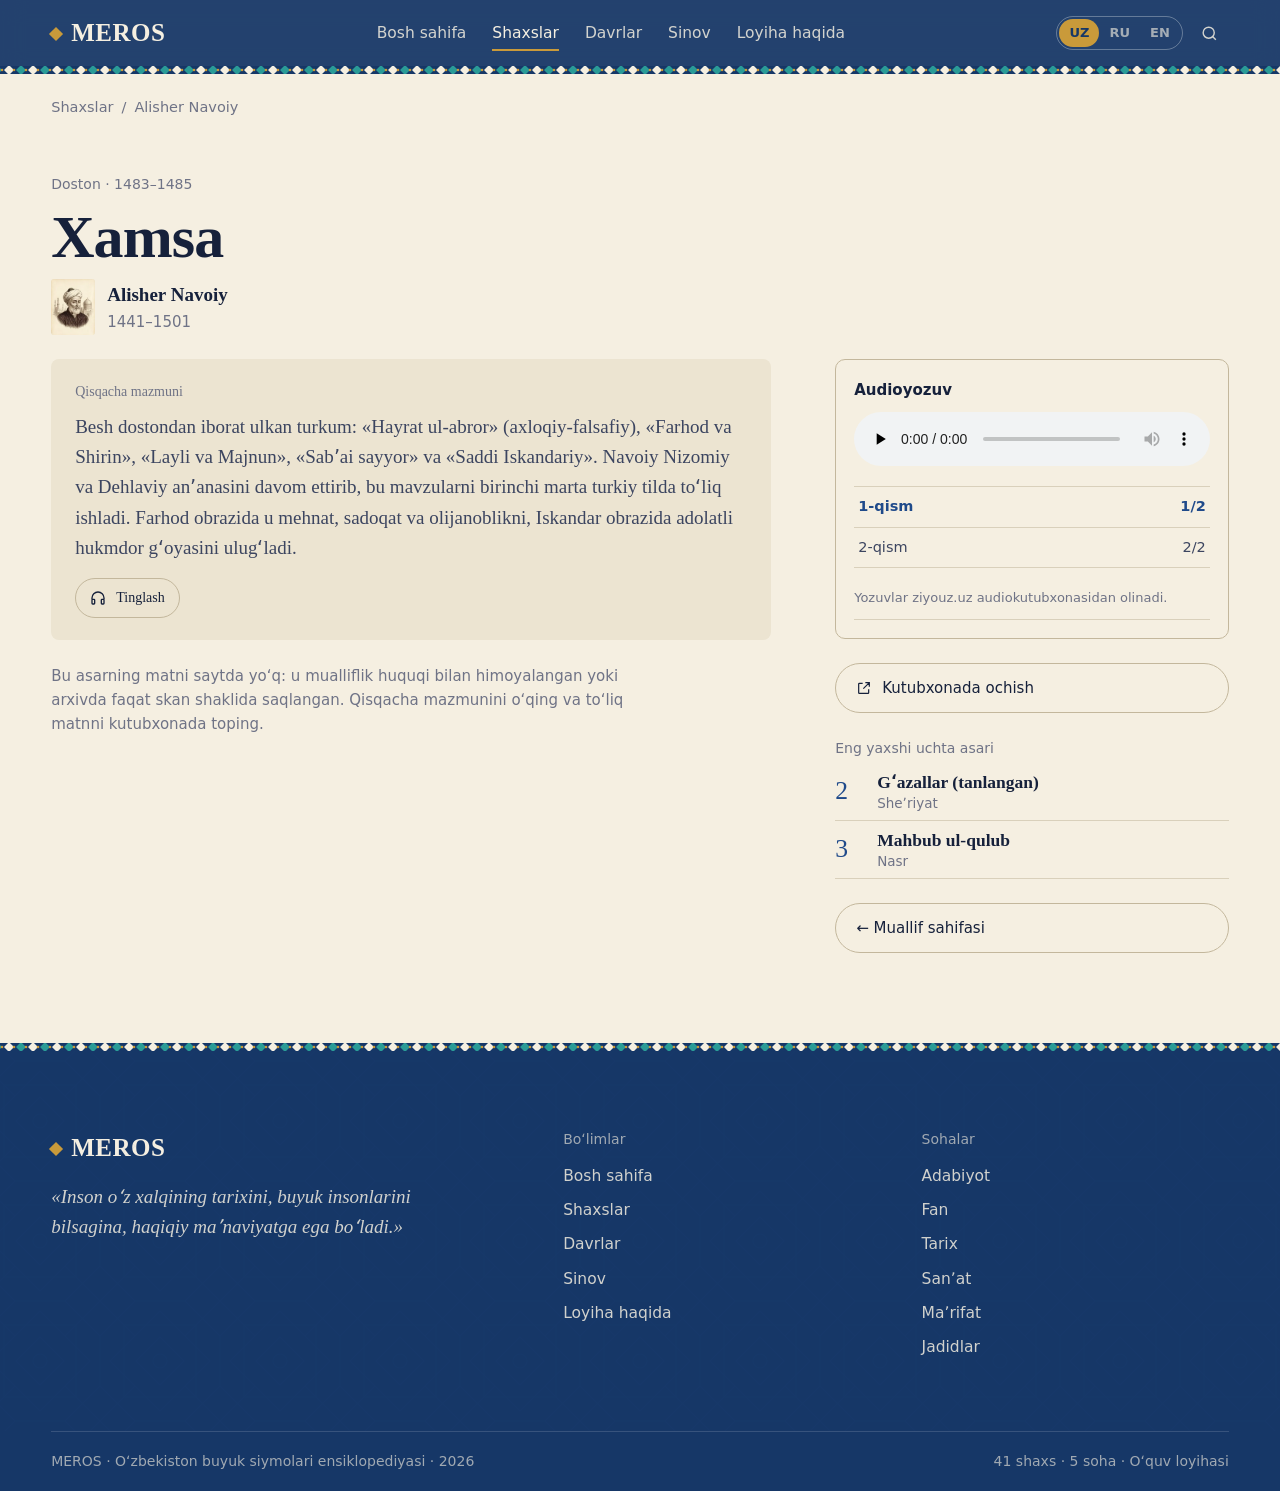
==== commit f8b91d99: "Add files via upload" ====
--- a/asar.html
+++ b/asar.html
@@ -7,7 +7,7 @@
   <link rel="preconnect" href="https://fonts.gstatic.com" crossorigin>
   <link href="https://fonts.googleapis.com/css2?family=Source+Serif+4:ital,opsz,wght@0,8..60,400;0,8..60,600;1,8..60,400&family=Golos+Text:wght@400;500;600&display=swap" rel="stylesheet">
   <link rel="stylesheet" href="css/style.css">
-  <link rel="icon" href="data:image/svg+xml,%3Csvg xmlns=%27http://www.w3.org/2000/svg%27 viewBox=%270 0 32 32%27%3E%3Crect width=%2732%27 height=%2732%27 rx=%276%27 fill=%27%231d1a14%27/%3E%3Ctext x=%2716%27 y=%2723%27 font-family=%27Georgia,serif%27 font-size=%2720%27 font-weight=%27700%27 fill=%27%23f6f0e4%27 text-anchor=%27middle%27%3EM%3C/text%3E%3C/svg%3E">
+  <link rel="icon" href="data:image/svg+xml,%3Csvg xmlns=%27http://www.w3.org/2000/svg%27 viewBox=%270 0 32 32%27%3E%3Crect width=%2732%27 height=%2732%27 rx=%276%27 fill=%27%23163767%27/%3E%3Ctext x=%2716%27 y=%2723%27 font-family=%27Georgia,serif%27 font-size=%2720%27 font-weight=%27700%27 fill=%27%23c99a3a%27 text-anchor=%27middle%27%3EM%3C/text%3E%3C/svg%3E">
   <script>document.documentElement.classList.add('js')</script>
   <title data-i18n="title.shaxslar">MEROS</title>
   <meta name="description" content="">
--- a/css/style.css
+++ b/css/style.css
@@ -1,35 +1,42 @@
-/* MEROS — dizayn tizimi. Qogʻoz, siyoh, gravyura. */
+/* MEROS — dizayn tizimi. Registon koshinlari: lojuvard, feruza, oltin, fil suyagi qogʻoz. */
 :root {
-  --paper: #f6f0e4;
-  --paper-2: #efe7d7;
-  --paper-3: #e6dcc8;
-  --ink: #1d1a14;
-  --ink-2: #463f33;
-  --mute: #7b7263;
-  --rule: #ddd2bd;
-  --rule-2: #c8baa0;
-  --accent: #8a3b1f;      /* terrakota — faqat urgʻu uchun */
-  --accent-2: #b0512c;
-  --lapis: #274a7a;
-  --f-adabiyot: #8a3b1f; --f-fan: #2f6a67; --f-tarix: #6b4a8a; --f-sanat: #a7792b; --f-marifat: #274a7a;
+  --paper: #f5efe1;
+  --paper-2: #ece4d1;
+  --paper-3: #e1d6bf;
+  --ink: #16213b;
+  --ink-2: #3c4560;
+  --mute: #6f7386;
+  --rule: #d9d0bb;
+  --rule-2: #c3b79c;
+  --lapis: #1f4a8a;      /* lojuvard — asosiy urgʻu */
+  --lapis-2: #163767;    /* toʻq lojuvard — sarlavha va poydevor foni */
+  --turq: #2a9b97;       /* feruza */
+  --gold: #c99a3a;       /* oltin */
+  --terra: #a8532b;      /* terrakota gʻisht */
+  --accent: var(--lapis);
+  --accent-2: var(--turq);
+  --f-adabiyot: #a8532b; --f-fan: #1f8a86; --f-tarix: #274f8f; --f-sanat: #b5852a; --f-marifat: #6a4a8c;
   --serif: "Source Serif 4", "Iowan Old Style", Georgia, serif;
   --sans: "Golos Text", "Segoe UI", system-ui, sans-serif;
   --gutter: clamp(16px, 4vw, 56px);
   --max: 1280px;
   --ease: cubic-bezier(.22,.7,.2,1);
+  --girih: url("data:image/svg+xml,%3Csvg xmlns='http://www.w3.org/2000/svg' width='120' height='120' viewBox='0 0 120 120' fill='none' stroke='%231f4a8a' stroke-width='1.1'%3E%3Cpath d='M35 0h50l35 35v50l-35 35H35L0 85V35z'/%3E%3Cpath d='M24 24h72v72H24z'/%3E%3Cpath d='M60 10l50 50-50 50-50-50z'/%3E%3Cpath d='M60 36l24 24-24 24-24-24z'/%3E%3Ccircle cx='60' cy='60' r='7'/%3E%3Cpath d='M0 0l35 35M120 0L85 35M0 120l35-35M120 120L85 85'/%3E%3C/svg%3E");
+  --frieze: url("data:image/svg+xml,%3Csvg xmlns='http://www.w3.org/2000/svg' width='48' height='10' viewBox='0 0 48 10'%3E%3Crect width='48' height='10' fill='%23163767'/%3E%3Cpath d='M0 5l5-5 5 5-5 5zM24 5l5-5 5 5-5 5z' fill='%232a9b97'/%3E%3Cpath d='M12 5l5-5 5 5-5 5zM36 5l5-5 5 5-5 5z' fill='%23f5efe1'/%3E%3Ccircle cx='10' cy='5' r='1.3' fill='%23c99a3a'/%3E%3Ccircle cx='22' cy='5' r='1.3' fill='%23c99a3a'/%3E%3Ccircle cx='34' cy='5' r='1.3' fill='%23c99a3a'/%3E%3Ccircle cx='46' cy='5' r='1.3' fill='%23c99a3a'/%3E%3C/svg%3E");
 }
 @media (prefers-color-scheme: dark) {
   :root:not([data-theme="light"]) {
-    --paper: #16140f; --paper-2: #1e1b15; --paper-3: #29251d;
-    --ink: #eee7d8; --ink-2: #cdc4b2; --mute: #958b7a; --rule: #332e25; --rule-2: #4a4336;
-    --accent: #e0875f; --accent-2: #f0a07b; --lapis: #9dbbe8;
-    --f-adabiyot: #e0875f; --f-fan: #74b8b3; --f-tarix: #b79ad6; --f-sanat: #d8ad5e; --f-marifat: #9dbbe8;
+    --paper: #0e1729; --paper-2: #152139; --paper-3: #1e2c4a;
+    --ink: #efe8d6; --ink-2: #cdc7b4; --mute: #8f95a8; --rule: #253352; --rule-2: #35466b;
+    --lapis: #7fa7e6; --lapis-2: #0a1120; --turq: #5cc4bf; --gold: #dcb45a;
+    --f-adabiyot: #e0875f; --f-fan: #6dc3be; --f-tarix: #8fb0ea; --f-sanat: #dcb45a; --f-marifat: #b79ad6;
+    --girih: url("data:image/svg+xml,%3Csvg xmlns='http://www.w3.org/2000/svg' width='120' height='120' viewBox='0 0 120 120' fill='none' stroke='%237fa7e6' stroke-width='1.1'%3E%3Cpath d='M35 0h50l35 35v50l-35 35H35L0 85V35z'/%3E%3Cpath d='M24 24h72v72H24z'/%3E%3Cpath d='M60 10l50 50-50 50-50-50z'/%3E%3Cpath d='M60 36l24 24-24 24-24-24z'/%3E%3Ccircle cx='60' cy='60' r='7'/%3E%3Cpath d='M0 0l35 35M120 0L85 35M0 120l35-35M120 120L85 85'/%3E%3C/svg%3E");
   }
 }
 :root[data-theme="dark"] {
-  --paper: #16140f; --paper-2: #1e1b15; --paper-3: #29251d;
-  --ink: #eee7d8; --ink-2: #cdc4b2; --mute: #958b7a; --rule: #332e25; --rule-2: #4a4336;
-  --accent: #e0875f; --accent-2: #f0a07b; --lapis: #9dbbe8;
+  --paper: #0e1729; --paper-2: #152139; --paper-3: #1e2c4a;
+  --ink: #efe8d6; --ink-2: #cdc7b4; --mute: #8f95a8; --rule: #253352; --rule-2: #35466b;
+  --lapis: #7fa7e6; --lapis-2: #0a1120; --turq: #5cc4bf; --gold: #dcb45a;
 }
 *, *::before, *::after { box-sizing: border-box; }
 html { -webkit-text-size-adjust: 100%; }
@@ -216,7 +223,7 @@
 .page-head { padding: clamp(36px, 5vw, 72px) 0 clamp(20px, 3vw, 36px); }
 .page-head .display { font-size: clamp(38px, 5vw, 64px); margin: 0 0 14px; }
 .page-head .lede { max-width: 60ch; }
-.toolbar { position: sticky; top: 66px; z-index: 30; background: color-mix(in srgb, var(--paper) 94%, transparent); backdrop-filter: blur(8px); border-bottom: 1px solid var(--rule); display: grid; grid-template-columns: 1fr auto; gap: 14px; align-items: center; padding: 12px 0; }
+.toolbar { position: sticky; top: 74px; z-index: 30; background: color-mix(in srgb, var(--paper) 94%, transparent); backdrop-filter: blur(8px); border-bottom: 1px solid var(--rule); display: grid; grid-template-columns: 1fr auto; gap: 14px; align-items: center; padding: 12px 0; }
 .chips { display: flex; gap: 6px; flex-wrap: wrap; }
 .chip { padding: 7px 14px; border: 1px solid var(--rule-2); border-radius: 999px; font-size: 14.5px; color: var(--ink-2); transition: all .2s var(--ease); }
 .chip:hover { border-color: var(--ink); color: var(--ink); }
@@ -560,3 +567,80 @@
   .grid.g-4, .grid.g-3 { grid-template-columns: 1fr 1fr; }
 }
 @media (hover: none) { .card:hover .portrait img { transform: none; } .tw:hover { transform: none; box-shadow: none; } .qopt:hover { transform: none; } }
+
+
+/* ===== Registon: koshin va girih ===== */
+/* Lojuvard bosh qism va poydevor: ichki ranglarni tokenlar orqali almashtiramiz */
+.site-header, .site-footer, .jadid-band {
+  --ink: #f5efe1; --ink-2: rgba(245,239,225,.84); --mute: rgba(245,239,225,.62);
+  --paper: var(--lapis-2); --paper-2: rgba(255,255,255,.07); --paper-3: rgba(255,255,255,.12);
+  --rule: rgba(255,255,255,.14); --rule-2: rgba(255,255,255,.3); --accent: var(--gold);
+  background: var(--lapis-2); color: var(--ink);
+}
+.site-header { background: color-mix(in srgb, var(--lapis-2) 94%, transparent); border-bottom: 0; padding-bottom: 8px; }
+.site-header::after, .site-footer::before { content: ""; display: block; height: 8px; background: var(--frieze) repeat-x center / 48px 10px; }
+.site-header::after { position: absolute; left: 0; right: 0; bottom: 0; }
+.site-header .brand-mark { color: #f5efe1; }
+.site-header .brand-mark::before { content: ""; display: inline-block; width: 10px; height: 10px; margin-right: 10px; vertical-align: 2px; background: var(--gold); transform: rotate(45deg); }
+.nav a::after { background: var(--gold); }
+.lang { border-color: rgba(255,255,255,.3); }
+.lang button[aria-pressed="true"] { background: var(--gold); color: var(--lapis-2); }
+.icon-btn { color: rgba(245,239,225,.84); }
+.icon-btn:hover { background: rgba(255,255,255,.1); }
+@media (max-width: 900px) { .nav.open { top: 74px; background: var(--lapis-2); border-bottom: 1px solid rgba(255,255,255,.14); } }
+
+.site-footer { border-top: 0; position: relative; overflow: hidden; }
+.site-footer .top, .site-footer .bottom { position: relative; }
+.site-footer .top::before { content: ""; position: absolute; inset: 0 -100vw; background: var(--girih) center / 120px 120px; opacity: .06; pointer-events: none; }
+.site-footer .top { padding-top: clamp(48px, 6vw, 80px); }
+.site-footer .fq { color: rgba(245,239,225,.84); }
+.site-footer .bottom { border-top: 1px solid rgba(255,255,255,.14); }
+.site-footer .brand-mark::before { content: ""; display: inline-block; width: 10px; height: 10px; margin-right: 10px; vertical-align: 2px; background: var(--gold); transform: rotate(45deg); }
+
+/* Bosh sahifa: girih fonli hero */
+.hero { position: relative; overflow: hidden; }
+.hero::before { content: ""; position: absolute; inset: 0; background: var(--girih) center top / 120px 120px; opacity: .13; pointer-events: none; -webkit-mask-image: radial-gradient(120% 90% at 85% 40%, #000 0%, transparent 70%); mask-image: radial-gradient(120% 90% at 85% 40%, #000 0%, transparent 70%); }
+.hero .wrap { position: relative; }
+.hero .label { color: var(--terra); font-weight: 600; letter-spacing: .06em; text-transform: uppercase; font-size: 13px; }
+.hero .label::before { content: ""; display: inline-block; width: 8px; height: 8px; margin-right: 10px; background: var(--gold); transform: rotate(45deg); vertical-align: 1px; }
+.hero-feature .portrait { outline: 1px solid var(--gold); outline-offset: 6px; }
+
+/* Boʻlim sarlavhalari oldida kichik koshin belgisi */
+.section-head .h2::before, .page-head .display::before { content: ""; display: inline-block; width: 11px; height: 11px; margin-right: 14px; background: var(--turq); transform: rotate(45deg); vertical-align: middle; box-shadow: 0 0 0 3px var(--paper), 0 0 0 4px var(--gold); }
+.page-head .display::before { width: 14px; height: 14px; }
+
+/* Jadidlar: lojuvard koshin tasmasi */
+.jadid-band { position: relative; }
+.jadid-band::before { content: ""; position: absolute; inset: 0; background: var(--girih) center / 120px 120px; opacity: .07; pointer-events: none; }
+.jadid-band .wrap { position: relative; }
+.jadid-band .section-head .h2::before { box-shadow: 0 0 0 3px var(--lapis-2), 0 0 0 4px var(--gold); }
+.jadid-band .link { color: var(--gold); border-color: rgba(201,154,58,.4); }
+.jadid-band .portrait { outline: 1px solid rgba(201,154,58,.55); outline-offset: 3px; }
+.section + .jadid-band, .jadid-band + .section { border-top: 0; }
+.jadid-band .card-role, .jadid-band .section-head p { color: rgba(245,239,225,.84); }
+
+/* Tugmalar va urgʻular */
+.btn { border-color: var(--lapis); color: var(--lapis); }
+.btn:hover { background: var(--lapis); color: #f5efe1; }
+.btn-primary { background: var(--lapis); color: #f5efe1; }
+.btn-primary:hover { background: var(--turq); border-color: var(--turq); }
+.btn-ghost { border-color: var(--rule-2); color: var(--ink); }
+.hero-search button, .chip[aria-pressed="true"], .seg button[aria-pressed="true"] { background: var(--lapis); color: #f5efe1; border-color: var(--lapis); }
+.hero-search button:hover { background: var(--turq); }
+.listen-item:hover .play { background: var(--lapis); border-color: var(--lapis); color: #f5efe1; }
+.journey-end:last-child { background: var(--lapis-2); color: #f5efe1; }
+.jline .path, .jdot, .jlist, .jlist li::before, .quote { border-color: var(--turq); }
+.jline .path { stroke: var(--turq); }
+.jdot.end { background: var(--turq); border-color: var(--turq); }
+.jdot { border-color: var(--turq); }
+.tw .kind .n, .keypoints li::before { color: var(--terra); }
+.portrait { border-radius: 3px; }
+::selection { background: var(--lapis); color: #f5efe1; }
+@media (prefers-color-scheme: dark) {
+  :root:not([data-theme="light"]) .btn-primary, :root:not([data-theme="light"]) .hero-search button, :root:not([data-theme="light"]) .chip[aria-pressed="true"], :root:not([data-theme="light"]) .seg button[aria-pressed="true"], :root:not([data-theme="light"]) .listen-item:hover .play { background: var(--lapis); color: #0e1729; }
+  :root:not([data-theme="light"]) .btn:hover { color: #0e1729; }
+  :root:not([data-theme="light"]) .hero::before { opacity: .1; }
+  :root:not([data-theme="light"]) .site-header, :root:not([data-theme="light"]) .site-footer, :root:not([data-theme="light"]) .jadid-band { --accent: var(--gold); }
+}
+@media (max-width: 760px) { .site-header::after, .site-footer::before { height: 6px; background-size: 36px 7.5px; } .hero::before { -webkit-mask-image: linear-gradient(to bottom, #000, transparent 85%); mask-image: linear-gradient(to bottom, #000, transparent 85%); opacity: .09; } }
+@media print { .site-header::after, .site-footer::before, .hero::before, .jadid-band::before { display: none; } }
